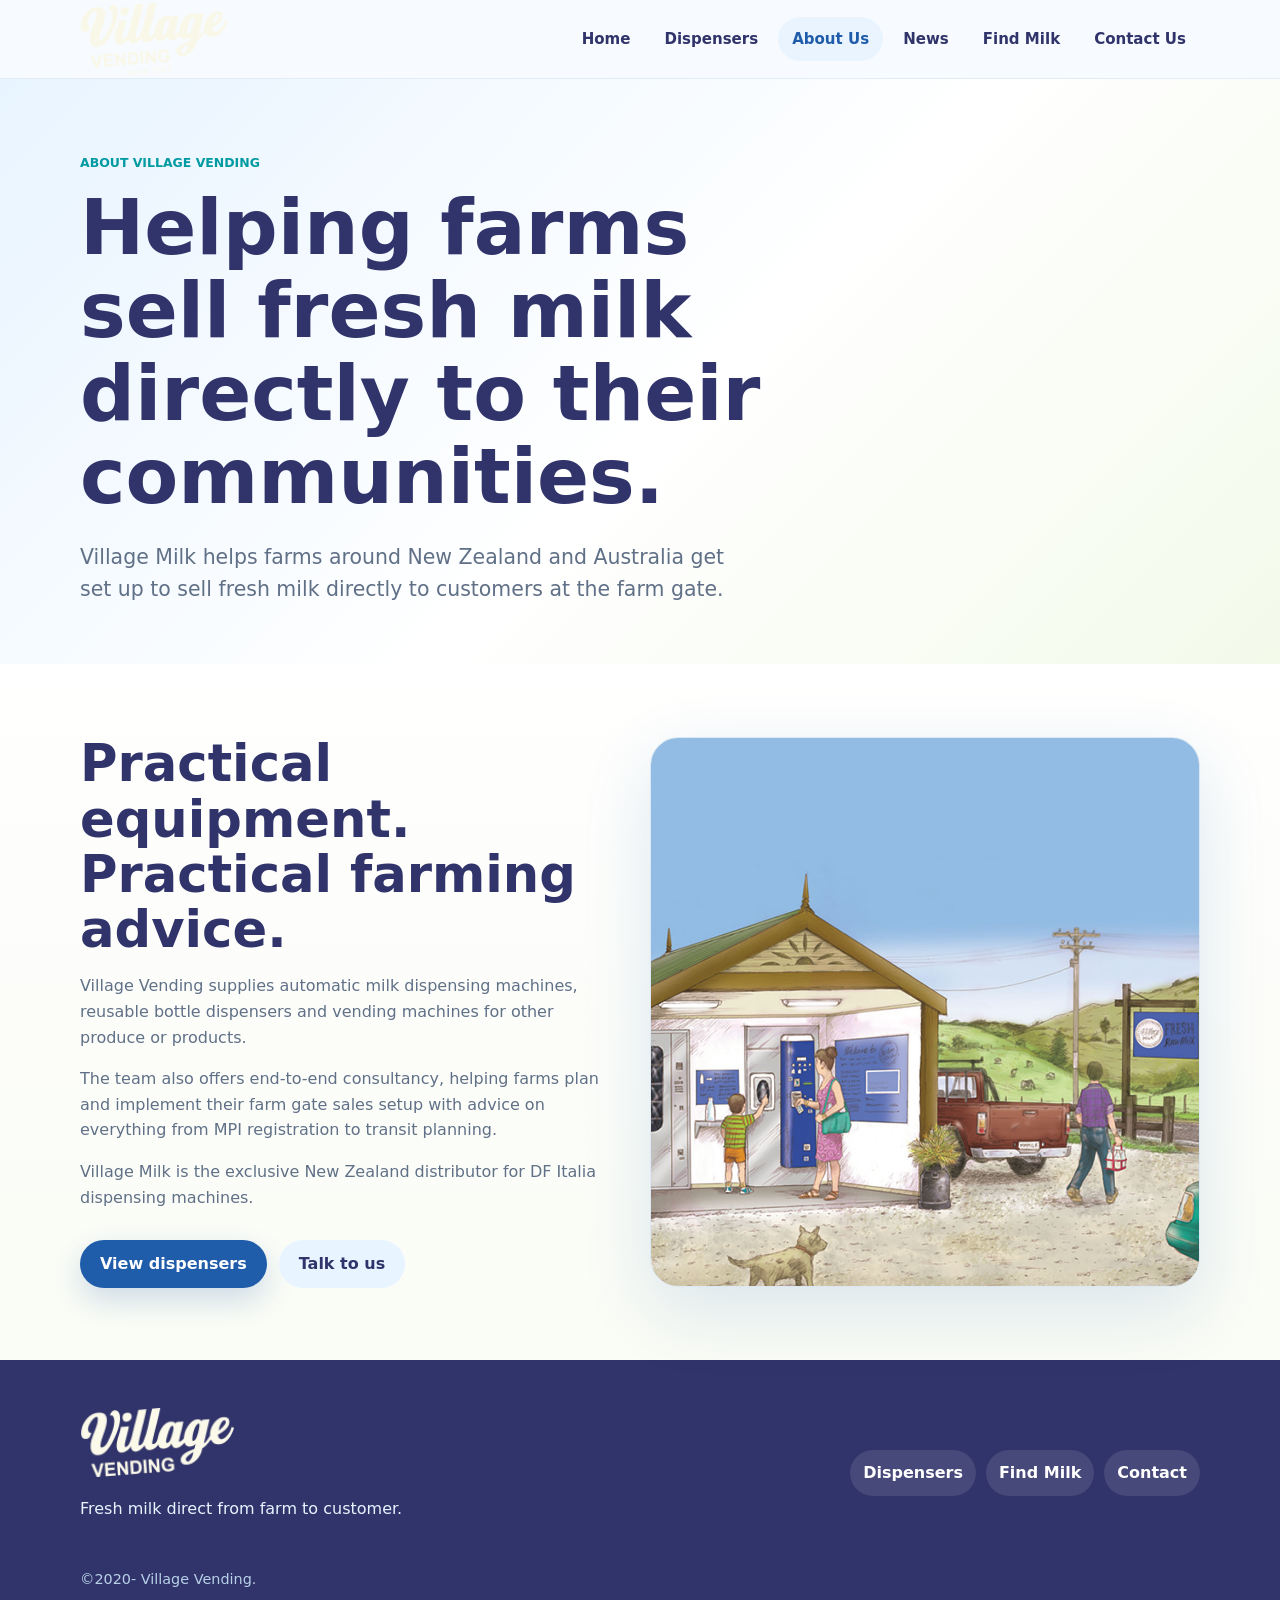
==== about-us.html @ 5accd47a "Inital Prototype" ====
<!doctype html>
<html lang="en-NZ">
<head>
  <meta charset="utf-8">
  <meta name="viewport" content="width=device-width, initial-scale=1">
  <meta name="description" content="About Village Vending and Village Milk farm gate milk dispensing services.">
  <title>About Us | Village Vending</title>
  <link rel="icon" href="assets/images/VM-logo-blue_on_white.jpg">
  <link rel="stylesheet" href="assets/css/styles.css">
</head>
<body>
  <header class="site-header">
    <div class="container nav-shell">
      <a class="brand" href="index.html" aria-label="Village Vending home"><img src="assets/images/VillageVending-Logo-210728.png" alt="Village Vending"></a>
      <nav class="desktop-nav" aria-label="Main navigation"><a href="index.html">Home</a><a href="dispensers.html">Dispensers</a><a href="about-us.html" aria-current="page">About Us</a><a href="news.html">News</a><a href="find-milk.html">Find Milk</a><a href="contact-us.html">Contact Us</a></nav>
      <button class="menu-button" type="button" aria-label="Open menu" aria-expanded="false" data-menu-button><span></span></button>
    </div>
    <nav class="container mobile-panel" aria-label="Mobile navigation" data-mobile-panel><a href="index.html">Home</a><a href="dispensers.html">Dispensers</a><a href="about-us.html" aria-current="page">About Us</a><a href="news.html">News</a><a href="find-milk.html">Find Milk</a><a href="contact-us.html">Contact Us</a></nav>
  </header>

  <main>
    <section class="page-hero">
      <div class="container">
        <p class="eyebrow">About Village Vending</p>
        <h1>Helping farms sell fresh milk directly to their communities.</h1>
        <p class="lead">Village Milk helps farms around New Zealand and Australia get set up to sell fresh milk directly to customers at the farm gate.</p>
      </div>
    </section>

    <section class="section">
      <div class="container split">
        <div>
          <h2>Practical equipment. Practical farming advice.</h2>
          <p>Village Vending supplies automatic milk dispensing machines, reusable bottle dispensers and vending machines for other produce or products.</p>
          <p>The team also offers end-to-end consultancy, helping farms plan and implement their farm gate sales setup with advice on everything from MPI registration to transit planning.</p>
          <p>Village Milk is the exclusive New Zealand distributor for DF Italia dispensing machines.</p>
          <div class="button-row"><a class="button" href="dispensers.html">View dispensers</a><a class="button secondary" href="contact-us.html">Talk to us</a></div>
        </div>
        <img class="panel" src="assets/images/villagemilk-illustration-1000px.jpg" alt="Village Milk farm gate illustration">
      </div>
    </section>
  </main>

  <footer class="site-footer">
    <div class="container footer-grid"><div><img src="assets/images/VillageVending-Logo-210204-WhiteTransparent.png" alt="Village Vending"><p>Fresh milk direct from farm to customer.</p></div><nav class="footer-links" aria-label="Footer navigation"><a href="dispensers.html">Dispensers</a><a href="find-milk.html">Find Milk</a><a href="contact-us.html">Contact</a></nav></div>
    <div class="container copyright">©2020- Village Vending.</div>
  </footer>
  <script src="assets/js/main.js"></script>
</body>
</html>
---- assets/css/styles.css ----
:root {
  --blue-900: #31346a;
  --blue-700: #1f5ca9;
  --blue-500: #008ace;
  --teal: #009aa2;
  --green: #92cb58;
  --cream: #fffef4;
  --milk: #f7fbff;
  --ink: #18213f;
  --muted: #607087;
  --line: #dce8f3;
  --shadow: 0 24px 70px rgba(31, 92, 169, 0.14);
  --radius: 28px;
}

* {
  box-sizing: border-box;
}

html {
  scroll-behavior: smooth;
}

body {
  margin: 0;
  color: var(--ink);
  background: linear-gradient(180deg, #f4f9ff 0%, #ffffff 38%, #f8fbf2 100%);
  font-family: Inter, ui-sans-serif, system-ui, -apple-system, BlinkMacSystemFont, "Segoe UI", sans-serif;
  line-height: 1.6;
}

body.menu-open {
  overflow: hidden;
}

img {
  display: block;
  max-width: 100%;
}

a {
  color: var(--blue-700);
  text-decoration: none;
}

a:hover {
  color: var(--teal);
}

.container {
  width: min(1120px, calc(100% - 40px));
  margin: 0 auto;
}

.site-header {
  position: sticky;
  top: 0;
  z-index: 30;
  border-bottom: 1px solid rgba(220, 232, 243, 0.78);
  background: rgba(247, 251, 255, 0.86);
  backdrop-filter: blur(18px);
}

.nav-shell {
  min-height: 78px;
  display: flex;
  align-items: center;
  justify-content: space-between;
  gap: 24px;
}

.brand {
  display: inline-flex;
  align-items: center;
  gap: 12px;
  color: var(--blue-900);
  font-weight: 800;
}

.brand img {
  width: 148px;
  height: auto;
}

.desktop-nav {
  display: flex;
  align-items: center;
  gap: 6px;
}

.desktop-nav a,
.mobile-panel a {
  border-radius: 999px;
  color: var(--blue-900);
  font-size: 0.94rem;
  font-weight: 750;
  padding: 10px 14px;
}

.desktop-nav a[aria-current="page"],
.desktop-nav a:hover,
.mobile-panel a[aria-current="page"],
.mobile-panel a:hover {
  background: #e9f4ff;
  color: var(--blue-700);
}

.menu-button {
  display: none;
  width: 46px;
  height: 46px;
  border: 0;
  border-radius: 50%;
  background: var(--blue-900);
  color: #fff;
}

.menu-button span,
.menu-button::before,
.menu-button::after {
  content: "";
  display: block;
  width: 19px;
  height: 2px;
  margin: 4px auto;
  border-radius: 2px;
  background: currentColor;
}

.mobile-panel {
  display: none;
  border-top: 1px solid var(--line);
  padding: 14px 0 22px;
}

.mobile-panel.is-open {
  display: grid;
  gap: 8px;
}

.hero {
  position: relative;
  overflow: hidden;
  padding: 74px 0 44px;
}

.hero-grid {
  display: grid;
  grid-template-columns: minmax(0, 1fr) minmax(340px, 0.86fr);
  align-items: center;
  gap: 44px;
}

.eyebrow {
  margin: 0 0 14px;
  color: var(--teal);
  font-size: 0.78rem;
  font-weight: 850;
  text-transform: uppercase;
}

h1,
h2,
h3 {
  margin: 0;
  color: var(--blue-900);
  line-height: 1.08;
}

h1 {
  max-width: 760px;
  font-size: clamp(3rem, 8vw, 6.8rem);
}

.page-hero h1 {
  font-size: clamp(2.6rem, 6vw, 5rem);
}

h2 {
  font-size: clamp(2rem, 4vw, 3.2rem);
}

h3 {
  font-size: clamp(1.25rem, 2vw, 1.65rem);
}

.lead {
  max-width: 680px;
  margin: 22px 0 0;
  color: var(--muted);
  font-size: clamp(1.05rem, 1.8vw, 1.28rem);
}

.hero-actions,
.button-row {
  display: flex;
  flex-wrap: wrap;
  gap: 12px;
  margin-top: 30px;
}

.button,
button.button {
  display: inline-flex;
  align-items: center;
  justify-content: center;
  min-height: 48px;
  border: 0;
  border-radius: 999px;
  padding: 0 20px;
  background: var(--blue-700);
  color: #fff;
  font-weight: 850;
  cursor: pointer;
  box-shadow: 0 12px 30px rgba(31, 92, 169, 0.2);
}

.button:hover {
  background: var(--blue-900);
  color: #fff;
}

.button.secondary {
  background: #e8f4ff;
  color: var(--blue-900);
  box-shadow: none;
}

.button.green {
  background: var(--green);
  color: #173b28;
}

.hero-media {
  position: relative;
  min-height: 430px;
  border-radius: 48px;
  overflow: hidden;
  background: #e5f2fb;
  box-shadow: var(--shadow);
}

.hero-media img {
  width: 100%;
  height: 100%;
  min-height: 430px;
  object-fit: cover;
}

.hero-badge {
  position: absolute;
  left: 24px;
  bottom: 24px;
  max-width: 280px;
  border-radius: 26px;
  padding: 18px;
  background: rgba(255, 255, 255, 0.92);
  color: var(--blue-900);
  font-weight: 800;
  box-shadow: 0 18px 48px rgba(24, 33, 63, 0.16);
}

.section {
  padding: 72px 0;
}

.section.soft {
  background: rgba(232, 244, 255, 0.58);
}

.split {
  display: grid;
  grid-template-columns: minmax(0, 0.95fr) minmax(320px, 1fr);
  align-items: center;
  gap: 48px;
}

.panel {
  border: 1px solid var(--line);
  border-radius: var(--radius);
  background: rgba(255, 255, 255, 0.84);
  box-shadow: var(--shadow);
}

.panel.pad {
  padding: 30px;
}

.feature-grid,
.product-grid,
.location-grid,
.news-grid {
  display: grid;
  gap: 20px;
}

.feature-grid {
  grid-template-columns: repeat(4, minmax(0, 1fr));
}

.product-grid,
.news-grid {
  grid-template-columns: repeat(2, minmax(0, 1fr));
}

.location-grid {
  grid-template-columns: repeat(2, minmax(0, 1fr));
  align-items: start;
}

.card {
  min-height: 100%;
  border: 1px solid var(--line);
  border-radius: 24px;
  padding: 24px;
  background: #fff;
  box-shadow: 0 14px 42px rgba(31, 92, 169, 0.08);
}

.card.icon-card img {
  width: 58px;
  height: 58px;
  object-fit: contain;
  margin-bottom: 18px;
}

.card p,
.card li,
.section p,
.section li {
  color: var(--muted);
}

.card ul,
.check-list {
  padding-left: 20px;
}

.media-card {
  overflow: hidden;
  padding: 0;
}

.media-card img {
  width: 100%;
  height: 280px;
  object-fit: cover;
}

.media-card .card-body {
  padding: 24px;
}

.stat-row {
  display: grid;
  grid-template-columns: repeat(3, minmax(0, 1fr));
  gap: 16px;
  margin-top: 30px;
}

.stat {
  border-radius: 22px;
  padding: 18px;
  background: #eaf6ff;
}

.stat strong {
  display: block;
  color: var(--blue-700);
  font-size: 1.55rem;
}

.page-hero {
  padding: 74px 0 58px;
  background: linear-gradient(135deg, #e8f4ff 0%, #ffffff 54%, #f3faea 100%);
}

.kicker-list {
  display: flex;
  flex-wrap: wrap;
  gap: 10px;
  margin-top: 24px;
}

.kicker-list span {
  border-radius: 999px;
  padding: 9px 13px;
  background: #fff;
  color: var(--blue-900);
  font-size: 0.9rem;
  font-weight: 800;
}

.contact-layout {
  display: grid;
  grid-template-columns: minmax(290px, 0.78fr) minmax(0, 1fr);
  gap: 34px;
  align-items: start;
}

.contact-list {
  display: grid;
  gap: 18px;
}

.contact-list p {
  margin: 4px 0 0;
}

.form-grid {
  display: grid;
  grid-template-columns: repeat(2, minmax(0, 1fr));
  gap: 18px;
}

.field {
  display: grid;
  gap: 8px;
}

.field.full {
  grid-column: 1 / -1;
}

label {
  color: var(--blue-900);
  font-weight: 850;
}

input,
select,
textarea {
  width: 100%;
  border: 1px solid var(--line);
  border-radius: 18px;
  padding: 13px 15px;
  color: var(--ink);
  background: #fafdff;
  font: inherit;
}

select[multiple] {
  min-height: 132px;
}

textarea {
  min-height: 142px;
  resize: vertical;
}

input:focus,
select:focus,
textarea:focus {
  border-color: var(--blue-500);
  outline: 3px solid rgba(0, 138, 206, 0.15);
}

.conditional-field[hidden] {
  display: none;
}

.form-note,
.success-note {
  grid-column: 1 / -1;
  margin: 0;
  color: var(--muted);
  font-size: 0.94rem;
}

.success-note {
  display: none;
  border-radius: 18px;
  padding: 14px 16px;
  background: #eff9e8;
  color: #315d22;
  font-weight: 800;
}

.success-note.is-visible {
  display: block;
}

.map-frame {
  width: 100%;
  min-height: 360px;
  border: 0;
  border-radius: 28px;
}

.site-footer {
  padding: 48px 0 28px;
  background: var(--blue-900);
  color: #e6f4ff;
}

.footer-grid {
  display: grid;
  grid-template-columns: 1fr auto;
  gap: 30px;
  align-items: center;
}

.site-footer img {
  width: 154px;
  margin-bottom: 18px;
}

.footer-links {
  display: flex;
  flex-wrap: wrap;
  gap: 10px;
  justify-content: flex-end;
}

.footer-links a {
  border-radius: 999px;
  padding: 10px 13px;
  background: rgba(255, 255, 255, 0.1);
  color: #fff;
  font-weight: 800;
}

.copyright {
  margin-top: 30px;
  color: #b7d0e7;
  font-size: 0.9rem;
}

@media (max-width: 900px) {
  .desktop-nav {
    display: none;
  }

  .menu-button {
    display: block;
  }

  .hero-grid,
  .split,
  .contact-layout {
    grid-template-columns: 1fr;
  }

  .hero-media {
    min-height: 360px;
  }

  .hero-media img {
    min-height: 360px;
  }

  .feature-grid,
  .product-grid,
  .location-grid,
  .news-grid,
  .stat-row {
    grid-template-columns: 1fr;
  }
}

@media (max-width: 640px) {
  .container {
    width: min(100% - 28px, 1120px);
  }

  .brand img {
    width: 132px;
  }

  .hero,
  .page-hero {
    padding-top: 48px;
  }

  .section {
    padding: 52px 0;
  }

  .form-grid {
    grid-template-columns: 1fr;
  }

  .panel.pad,
  .card {
    padding: 20px;
  }

  .footer-grid {
    grid-template-columns: 1fr;
  }

  .footer-links {
    justify-content: flex-start;
  }
}
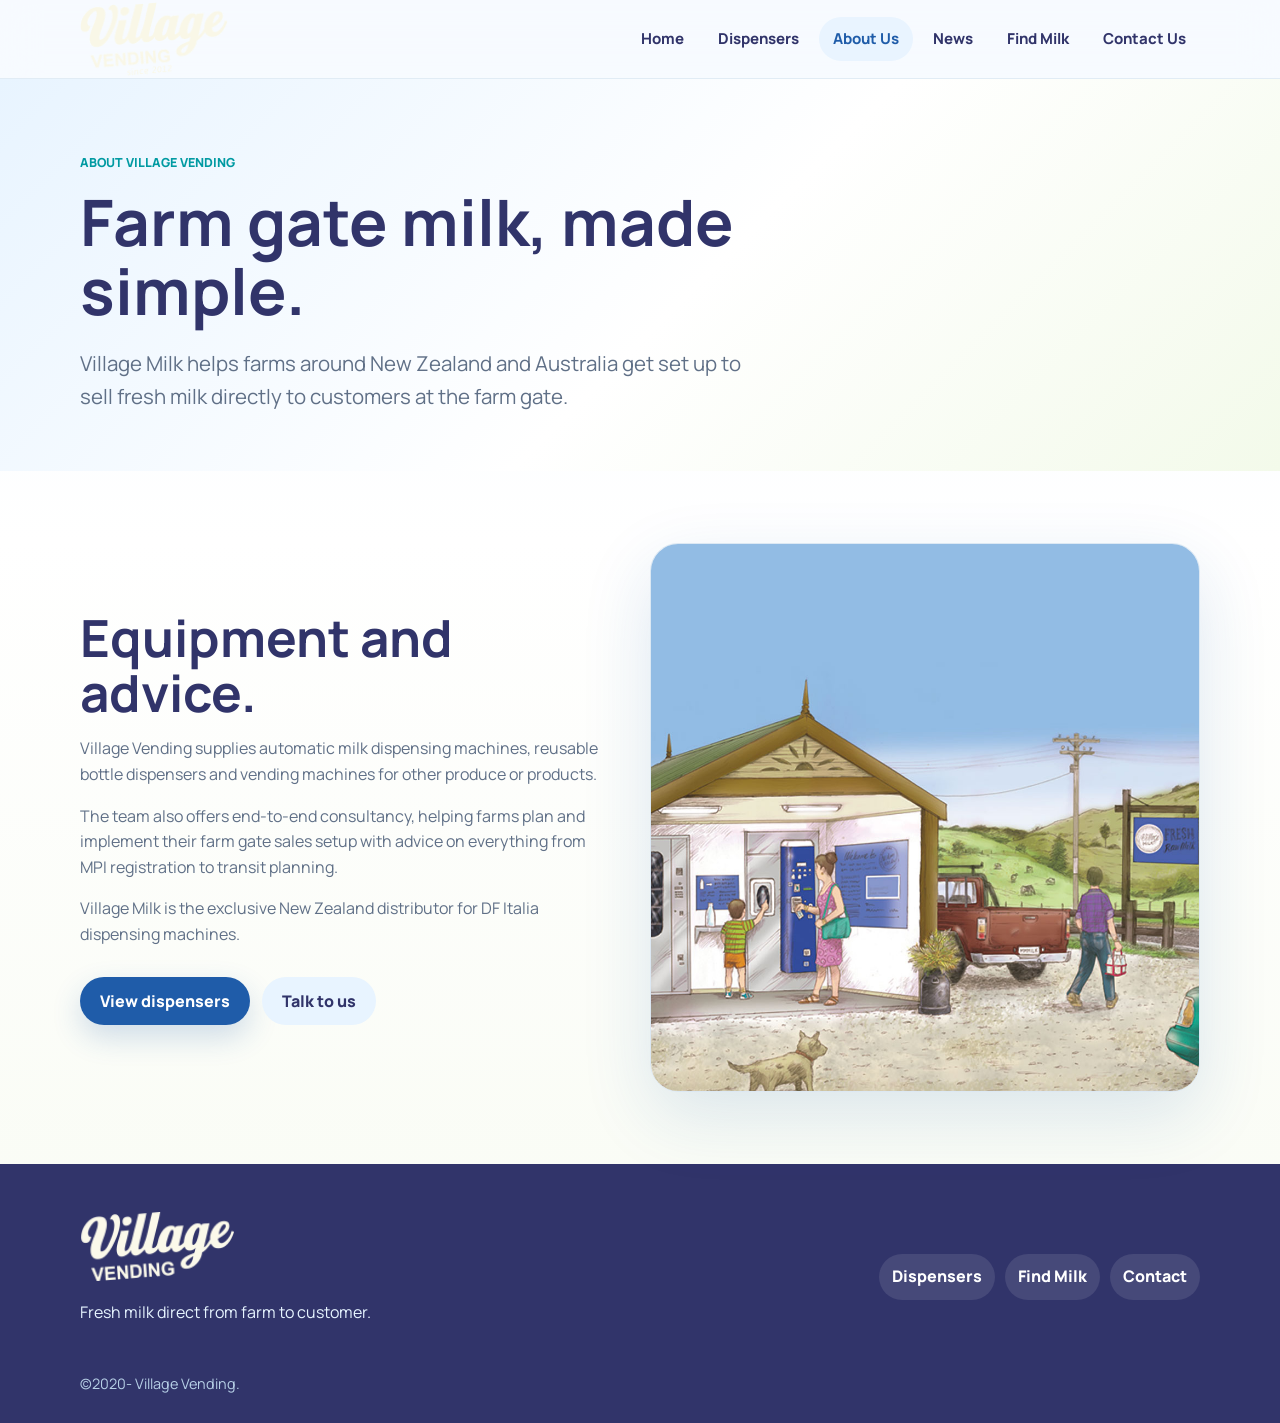
==== commit d6ad832d: "Refine headings and text for clarity across multiple pages" ====
--- a/about-us.html
+++ b/about-us.html
@@ -22,7 +22,7 @@
     <section class="page-hero">
       <div class="container">
         <p class="eyebrow">About Village Vending</p>
-        <h1>Helping farms sell fresh milk directly to their communities.</h1>
+        <h1>Farm gate milk, made simple.</h1>
         <p class="lead">Village Milk helps farms around New Zealand and Australia get set up to sell fresh milk directly to customers at the farm gate.</p>
       </div>
     </section>
@@ -30,7 +30,7 @@
     <section class="section">
       <div class="container split">
         <div>
-          <h2>Practical equipment. Practical farming advice.</h2>
+          <h2>Equipment and advice.</h2>
           <p>Village Vending supplies automatic milk dispensing machines, reusable bottle dispensers and vending machines for other produce or products.</p>
           <p>The team also offers end-to-end consultancy, helping farms plan and implement their farm gate sales setup with advice on everything from MPI registration to transit planning.</p>
           <p>Village Milk is the exclusive New Zealand distributor for DF Italia dispensing machines.</p>
--- a/assets/css/styles.css
+++ b/assets/css/styles.css
@@ -1,3 +1,5 @@
+@import url("https://fonts.googleapis.com/css2?family=Manrope:wght@400;500;600;700;800&display=swap");
+
 :root {
   --blue-900: #31346a;
   --blue-700: #1f5ca9;
@@ -25,7 +27,7 @@
   margin: 0;
   color: var(--ink);
   background: linear-gradient(180deg, #f4f9ff 0%, #ffffff 38%, #f8fbf2 100%);
-  font-family: Inter, ui-sans-serif, system-ui, -apple-system, BlinkMacSystemFont, "Segoe UI", sans-serif;
+  font-family: "Google Sans Flex", "Manrope", ui-sans-serif, system-ui, -apple-system, BlinkMacSystemFont, "Segoe UI", sans-serif;
   line-height: 1.6;
 }
 
@@ -169,11 +171,11 @@
 
 h1 {
   max-width: 760px;
-  font-size: clamp(3rem, 8vw, 6.8rem);
+  font-size: clamp(2.9rem, 7vw, 5.9rem);
 }
 
 .page-hero h1 {
-  font-size: clamp(2.6rem, 6vw, 5rem);
+  font-size: clamp(2.5rem, 5vw, 4.35rem);
 }
 
 h2 {
